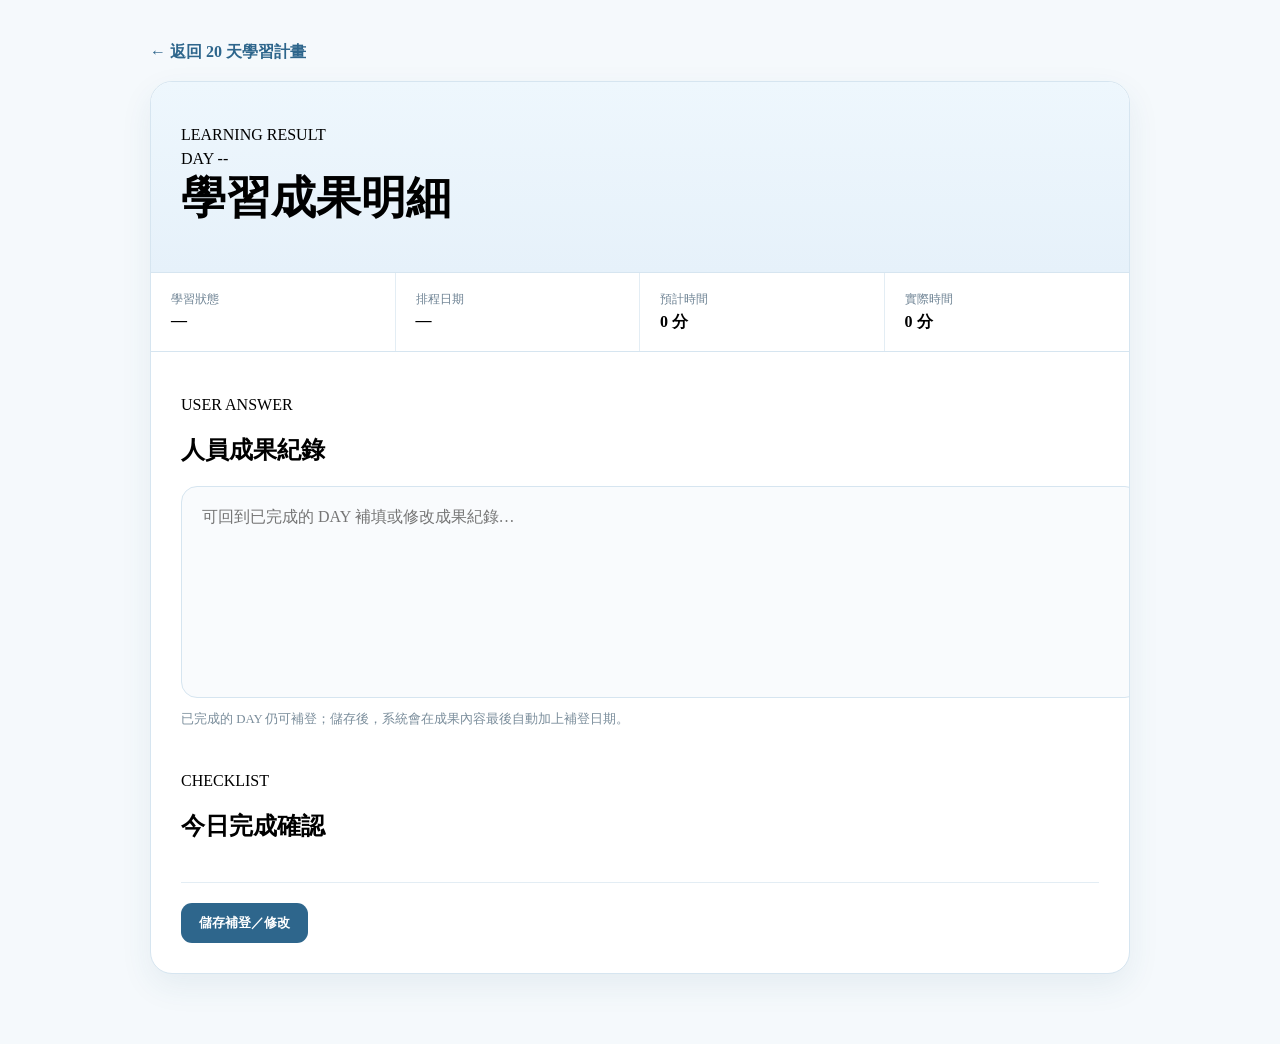
==== result.html @ f26988fc "Add result.html for learning outcomes display" ====
<!doctype html>
<html lang="zh-Hant">
<head>
  <meta charset="utf-8">
  <meta name="viewport" content="width=device-width,initial-scale=1">
  <title>學習成果明細｜AI Learning System</title>
  <link rel="stylesheet" href="system.css">
  <style>
    body{background:#f5f9fc}.result-wrap{width:min(980px,calc(100% - 32px));margin:42px auto 70px}.result-top{display:flex;align-items:center;justify-content:space-between;gap:20px;margin-bottom:18px}.back-link{display:inline-flex;align-items:center;gap:8px;padding:0;border:0;background:transparent;text-decoration:none;color:#2e668c;font:inherit;font-weight:900;cursor:pointer}.back-link:hover{color:#174f78;text-decoration:underline}.result-card{background:#fff;border:1px solid #d6e5f0;border-radius:22px;box-shadow:0 12px 32px rgba(41,85,119,.08);overflow:hidden}.result-head{padding:28px 30px;background:linear-gradient(180deg,#eef7fd,#e6f1fa)}.result-head .eyebrow{margin-bottom:6px}.result-head h1{margin:0 0 8px;font-size:clamp(1.8rem,4vw,2.8rem)}.result-grid{display:grid;grid-template-columns:repeat(4,1fr);gap:0;border-top:1px solid #d6e5f0;border-bottom:1px solid #d6e5f0}.result-grid>div{padding:18px 20px;border-right:1px solid #e3edf4}.result-grid>div:last-child{border-right:0}.result-grid span{display:block;color:#6d8293;font-size:.76rem}.result-grid strong{display:block;margin-top:4px}.answer-section{padding:28px 30px}.answer-editor{width:100%;min-height:170px;padding:20px;border:1px solid #d6e5f0;border-radius:16px;background:#f9fbfd;color:#173247;line-height:1.8;resize:vertical;font:inherit}.answer-editor:focus{outline:3px solid rgba(46,102,140,.12);border-color:#87b4d3}.answer-help{margin:9px 0 0;color:#7a8d9b;font-size:.8rem}.check-section{padding:0 30px 30px}.check-list{list-style:none;padding:0;margin:12px 0 0;display:grid;gap:9px}.check-list li{padding:0;border:1px solid #dbe7ef;border-radius:12px;background:#fff;transition:border-color .15s ease,background .15s ease}.check-list li.checked{border-color:#bee1d2;background:#f7fcfa}.history-check{display:flex;align-items:flex-start;gap:11px;padding:13px 14px;cursor:pointer;color:#536b7d}.history-check input{width:19px;height:19px;margin-top:2px;accent-color:#1d7a59;flex:0 0 auto}.history-check strong{font-weight:800}.check-list li.checked .history-check{color:#147657}.person{margin-top:10px;color:#6d8293}.status-pill{display:inline-block;padding:5px 10px;border-radius:999px;font-size:.8rem;font-weight:900;background:#e8eef3;color:#586d7d}.status-pill.completed{background:#e6f5ed;color:#147657}.status-pill.progress{background:#e7f1fb;color:#2e668c}.supplement-actions{display:flex;align-items:center;gap:12px;flex-wrap:wrap;margin-top:20px;padding-top:20px;border-top:1px solid #e3edf4}.save-supplement{border:0;border-radius:11px;padding:11px 18px;background:#2e668c;color:#fff;font-weight:900}.supplement-message{margin:0;color:#6d8293;font-size:.84rem}.supplement-note{display:none;margin:0 30px 28px;padding:12px 14px;border-radius:12px;background:#edf6fd;color:#2e668c;font-size:.84rem}.supplement-note.visible{display:block}@media(max-width:760px){.result-grid{grid-template-columns:1fr 1fr}.result-grid>div:nth-child(2){border-right:0}.result-grid>div:nth-child(-n+2){border-bottom:1px solid #e3edf4}.result-top{align-items:flex-start;flex-direction:column}}
  </style>
</head>
<body>
  <main class="result-wrap">
    <div class="result-top">
      <button id="backToRoadmap" class="back-link" type="button">← 返回 20 天學習計畫</button>
      <span id="personInfo" class="person"></span>
    </div>

    <section class="result-card">
      <div class="result-head">
        <p class="eyebrow">LEARNING RESULT</p>
        <div id="dayLabel" class="badge">DAY --</div>
        <h1 id="resultTitle">學習成果明細</h1>
        <p id="resultDeliverable" class="muted"></p>
      </div>

      <div class="result-grid">
        <div><span>學習狀態</span><strong id="resultStatus">—</strong></div>
        <div><span>排程日期</span><strong id="resultDate">—</strong></div>
        <div><span>預計時間</span><strong id="plannedMinutes">0 分</strong></div>
        <div><span>實際時間</span><strong id="actualMinutes">0 分</strong></div>
      </div>

      <div class="answer-section">
        <p class="eyebrow">USER ANSWER</p>
        <h2>人員成果紀錄</h2>
        <textarea id="answerEditor" class="answer-editor" placeholder="可回到已完成的 DAY 補填或修改成果紀錄…"></textarea>
        <p class="answer-help">已完成的 DAY 仍可補登；儲存後，系統會在成果內容最後自動加上補登日期。</p>
      </div>

      <div class="check-section">
        <p class="eyebrow">CHECKLIST</p>
        <h2>今日完成確認</h2>
        <ul id="checkList" class="check-list"></ul>
        <div class="supplement-actions">
          <button id="saveSupplementBtn" class="save-supplement" type="button">儲存補登／修改</button>
          <p id="supplementMessage" class="supplement-message"></p>
        </div>
      </div>
      <p id="supplementNote" class="supplement-note"></p>
    </section>
  </main>

  <script src="config.js"></script>
  <script src="result.js"></script>
  <script src="ui-enhancements.js"></script>
  <script>
    document.getElementById('backToRoadmap').addEventListener('click', function () {
      if (window.history.length > 1) {
        window.history.back();
        return;
      }
      window.location.replace('index.html#roadmap');
    });
  </script>
</body>
</html>
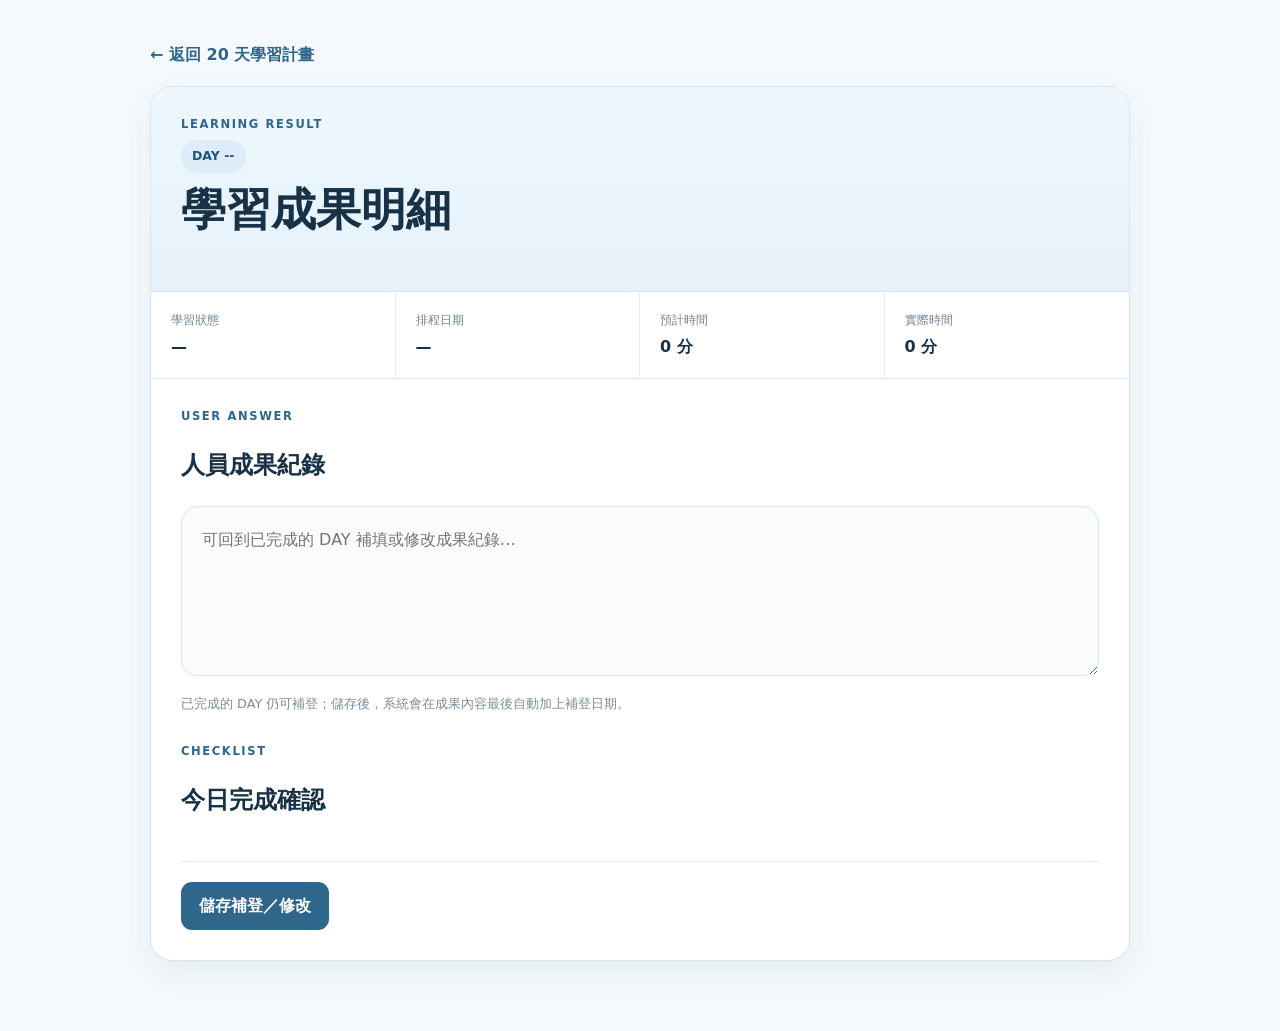
==== commit a6cf6b64: "Add bridge.js and result-sync.js to result.html Added bridge.js and result-sync.js script tags to re" ====
--- a/result.html
+++ b/result.html
@@ -52,7 +52,9 @@
   </main>
 
   <script src="config.js"></script>
+  <script src="bridge.js"></script>
   <script src="result.js"></script>
+  <script src="result-sync.js"></script>
   <script src="ui-enhancements.js"></script>
   <script>
     document.getElementById('backToRoadmap').addEventListener('click', function () {
--- a/system.css
+++ b/system.css
@@ -0,0 +1 @@
+:root{--ink:#173247;--muted:#6d8293;--line:#d6e5f0;--blue:#2e668c;--blue2:#1f5577;--soft:#edf6fd;--paper:#f5f9fc;--white:#fff;--ok:#1d7a59;--shadow:0 18px 45px rgba(41,85,119,.1)}*{box-sizing:border-box}html{scroll-behavior:smooth}body{margin:0;background:var(--paper);color:var(--ink);font-family:"Noto Sans TC","Microsoft JhengHei",system-ui,sans-serif;line-height:1.65}button,input,textarea{font:inherit}button{cursor:pointer}.hidden{display:none!important}.login-screen{min-height:100vh;display:grid;place-items:center;padding:28px;background:radial-gradient(circle at 80% 20%,#dceefa,transparent 30%),linear-gradient(135deg,#eef7fe,#f9fcff)}.login-card{width:min(720px,100%);padding:46px;background:rgba(255,255,255,.9);border:1px solid var(--line);border-radius:28px;box-shadow:var(--shadow);text-align:center}.logo,.brand span{display:grid;place-items:center;background:var(--blue);color:#fff;font-weight:900}.logo{width:68px;height:68px;border-radius:20px;margin:0 auto 20px}.login-card h1{font-size:clamp(2rem,5vw,3.8rem);line-height:1.15;margin:8px 0 18px}.lead,.muted{color:var(--muted)}.eyebrow{margin:0;color:var(--blue);font-size:.72rem;font-weight:900;letter-spacing:.14em}.message{color:var(--muted);font-size:.84rem}.warning{margin-top:18px;padding:14px;border-radius:12px;background:#fff2db;color:#7a561d;text-align:left}.topbar{position:sticky;top:0;z-index:30;min-height:72px;display:flex;align-items:center;gap:26px;padding:10px clamp(18px,4vw,58px);background:rgba(255,255,255,.94);border-bottom:1px solid var(--line);backdrop-filter:blur(12px)}.brand{display:flex;align-items:center;gap:10px;margin-right:auto;text-decoration:none;color:inherit}.brand span{width:40px;height:40px;border-radius:12px}.topbar nav{display:flex;gap:18px}.topbar nav a{text-decoration:none;color:#4e6779;font-size:.85rem;font-weight:800}.user-chip{text-align:right;font-size:.78rem}.user-chip span,.user-chip small{display:block}.user-chip small{color:var(--muted)}.user-chip button{border:0;background:none;color:var(--blue);padding:0}.section{width:min(1180px,calc(100% - 40px));margin:0 auto;padding:66px 0}.hero{display:grid;grid-template-columns:1fr 1fr;gap:44px;align-items:center;padding-top:76px}.hero h1{font-size:clamp(2.1rem,4vw,4rem);line-height:1.1;margin:8px 0}.stats-grid{display:grid;grid-template-columns:1fr 1fr;gap:12px}.stats-grid article{padding:22px;border:1px solid var(--line);border-radius:18px;background:#fff}.stats-grid span,.meta-grid span{display:block;color:var(--muted);font-size:.76rem}.stats-grid strong{font-size:1.55rem}.two-col{display:grid;grid-template-columns:1.3fr .7fr;gap:38px;align-items:start}.day-row{display:flex;align-items:center;gap:12px}.badge{display:inline-block;padding:6px 11px;border-radius:999px;background:#ddecf8;color:var(--blue2);font-weight:900;font-size:.78rem}.today-main h2{font-size:clamp(2rem,4vw,3.4rem);line-height:1.12;margin:12px 0}.check-card,.side-card,.panel,.report-card,.portfolio-form{border:1px solid var(--line);background:#fff;border-radius:20px;box-shadow:0 8px 24px rgba(41,85,119,.06)}.check-card{margin-top:24px;padding:20px;background:linear-gradient(180deg,#eef7fd,#e5f0fa)}.section-head{display:flex;align-items:flex-start;justify-content:space-between;gap:24px}.section-head h2,.section-head h3{margin:2px 0}.checklist{list-style:none;counter-reset:c;padding:0;margin:16px 0 0;display:grid;gap:9px}.checklist li{counter-increment:c;position:relative;padding:11px 12px 11px 54px;background:rgba(255,255,255,.75);border:1px solid #d6e5f0;border-radius:13px}.checklist li:before{content:counter(c);position:absolute;left:13px;top:50%;transform:translateY(-50%);width:28px;height:28px;border-radius:50%;display:grid;place-items:center;background:#cde2f3;color:var(--blue2);font-weight:900}.checklist label{display:flex;gap:10px;cursor:pointer}.checklist input{width:18px;height:18px;accent-color:var(--blue)}.meta-grid{display:grid;grid-template-columns:repeat(3,1fr);gap:12px;margin-top:18px}.meta-grid div{padding:14px 0;border-top:1px solid var(--line)}.side-card{padding:24px;position:sticky;top:92px}.big-status{font-size:1.5rem;font-weight:900;margin:12px 0 18px}.primary,.secondary,.timer-actions button,.timer-preset button,.custom-time button{border:0;border-radius:11px;padding:11px 15px;font-weight:900}.primary{background:var(--blue);color:#fff}.secondary{background:#dcecf8;color:var(--blue2)}.side-card hr{border:0;border-top:1px solid var(--line);margin:24px 0}.timer{font-size:2.8rem;text-align:center;font-weight:900;font-variant-numeric:tabular-nums;margin:18px 0}.timer-preset{display:grid;grid-template-columns:repeat(3,1fr);gap:7px}.timer-preset button{background:#f2f6f9;color:var(--muted)}.timer-preset .active{background:#dcecf8;color:var(--blue)}.custom-time{display:flex;align-items:center;gap:8px;margin-top:9px}.custom-time input{width:90px}.custom-time input,input,textarea{padding:10px 12px;border:1px solid var(--line);border-radius:10px;background:#fff}.timer-actions{display:grid;grid-template-columns:1fr 1fr;gap:8px;margin-top:10px}.timer-actions button:not(.primary){background:#f3f6f8}.lesson-grid{display:grid;grid-template-columns:repeat(3,1fr);gap:16px}.panel{padding:24px}.panel>span{font-weight:900;color:#aac2d4}.panel h3{margin:6px 0 12px}.prompt{padding:14px;background:var(--soft);border-radius:12px}.panel textarea{width:100%;resize:vertical;margin:8px 0}.panel button{margin-right:6px}.progress{height:8px;background:#dfeaf2;border-radius:99px;overflow:hidden;margin:16px 0 24px}.progress span{display:block;height:100%;width:0;background:var(--blue)}.table-wrap{overflow:auto;border:1px solid var(--line);border-radius:18px;background:#fff}table{width:100%;border-collapse:collapse;min-width:820px}th,td{padding:13px 15px;text-align:left;border-bottom:1px solid #e7eef3;font-size:.84rem}th{background:#f3f8fc;color:#587184}.status-done{color:var(--ok);font-weight:900}.status-current{color:var(--blue);font-weight:900}.soft{position:relative}.soft:before{content:"";position:absolute;inset:0 50%;width:100vw;transform:translateX(-50%);background:#eaf4fb;z-index:-1}.portfolio-form{display:grid;grid-template-columns:1fr 1fr;gap:10px;padding:20px;margin-bottom:18px}.portfolio-form textarea{grid-column:1/-1}.portfolio-grid{display:grid;grid-template-columns:repeat(3,1fr);gap:14px}.portfolio-item{padding:20px;border-radius:16px;background:#fff;border:1px solid var(--line)}.portfolio-item h3{margin:0 0 8px}.portfolio-item small{color:var(--muted)}.report-card{padding:26px;margin-top:18px}.score-grid{display:grid;grid-template-columns:repeat(4,1fr);gap:10px;margin:16px 0}.score{padding:15px;background:var(--soft);border-radius:12px}.score strong{display:block;font-size:1.5rem}.report-note{padding:15px;background:#f5f8fa;border-radius:12px}.loading{opacity:.6;pointer-events:none}@media(max-width:900px){.topbar nav{display:none}.hero,.two-col{grid-template-columns:1fr}.side-card{position:static}.lesson-grid,.portfolio-grid{grid-template-columns:1fr 1fr}.score-grid{grid-template-columns:1fr 1fr}}@media(max-width:620px){.login-card{padding:28px 20px}.stats-grid,.lesson-grid,.portfolio-grid,.meta-grid,.portfolio-form{grid-template-columns:1fr}.portfolio-form textarea{grid-column:auto}.section{width:min(100% - 28px,1180px);padding:48px 0}.user-chip small{display:none}.topbar{gap:10px}.timer{font-size:2.2rem}}
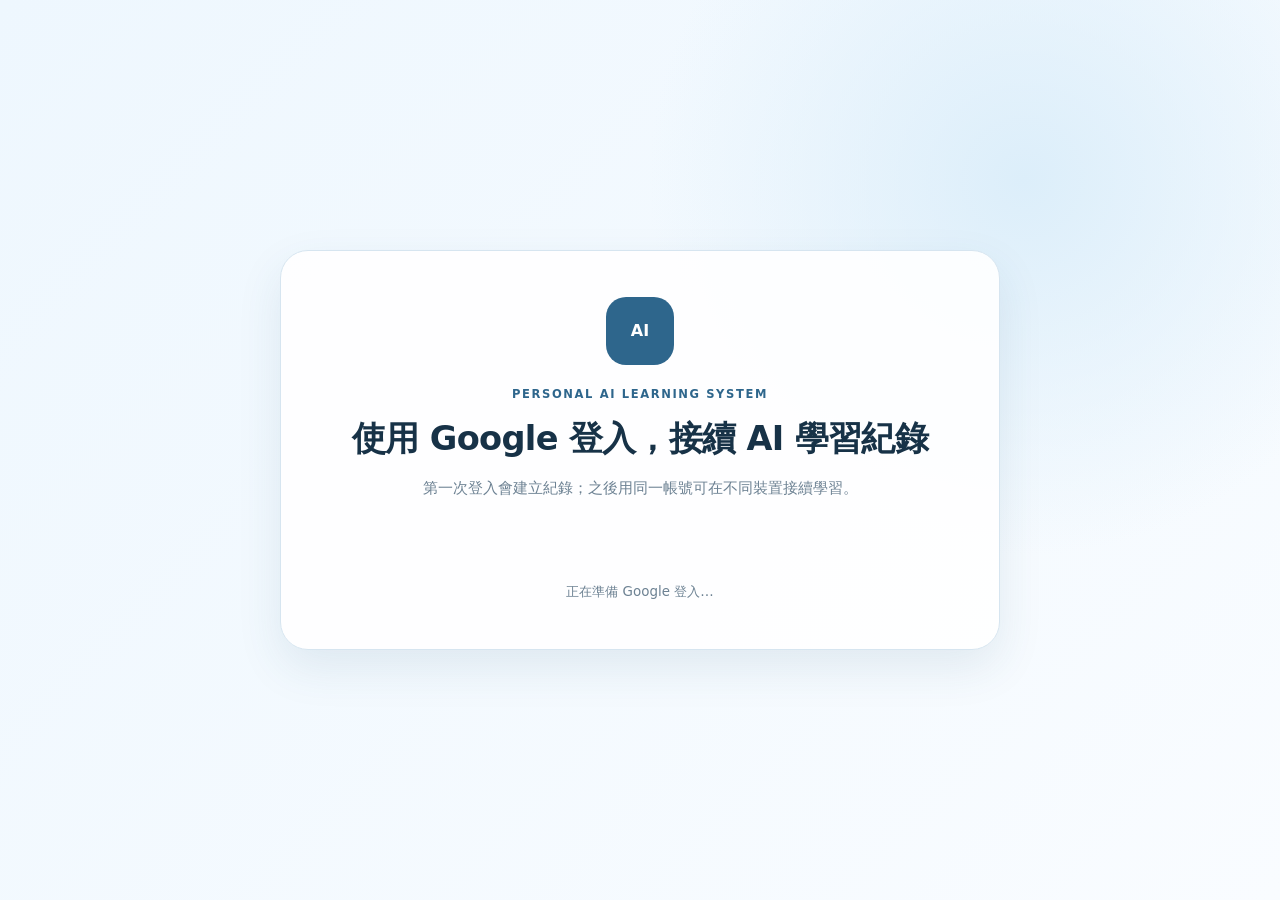
==== commit b9f25897: "Add AI course portal and move 20-day learning into dedicated course page" ====
--- a/result.html
+++ b/result.html
@@ -62,7 +62,7 @@
         window.history.back();
         return;
       }
-      window.location.replace('index.html#roadmap');
+      window.location.replace('course.html#roadmap');
     });
   </script>
 </body>
--- a/system.css
+++ b/system.css
@@ -1 +1,15 @@
 :root{--ink:#173247;--muted:#6d8293;--line:#d6e5f0;--blue:#2e668c;--blue2:#1f5577;--soft:#edf6fd;--paper:#f5f9fc;--white:#fff;--ok:#1d7a59;--shadow:0 18px 45px rgba(41,85,119,.1)}*{box-sizing:border-box}html{scroll-behavior:smooth}body{margin:0;background:var(--paper);color:var(--ink);font-family:"Noto Sans TC","Microsoft JhengHei",system-ui,sans-serif;line-height:1.65}button,input,textarea{font:inherit}button{cursor:pointer}.hidden{display:none!important}.login-screen{min-height:100vh;display:grid;place-items:center;padding:28px;background:radial-gradient(circle at 80% 20%,#dceefa,transparent 30%),linear-gradient(135deg,#eef7fe,#f9fcff)}.login-card{width:min(720px,100%);padding:46px;background:rgba(255,255,255,.9);border:1px solid var(--line);border-radius:28px;box-shadow:var(--shadow);text-align:center}.logo,.brand span{display:grid;place-items:center;background:var(--blue);color:#fff;font-weight:900}.logo{width:68px;height:68px;border-radius:20px;margin:0 auto 20px}.login-card h1{font-size:clamp(2rem,5vw,3.8rem);line-height:1.15;margin:8px 0 18px}.lead,.muted{color:var(--muted)}.eyebrow{margin:0;color:var(--blue);font-size:.72rem;font-weight:900;letter-spacing:.14em}.message{color:var(--muted);font-size:.84rem}.warning{margin-top:18px;padding:14px;border-radius:12px;background:#fff2db;color:#7a561d;text-align:left}.topbar{position:sticky;top:0;z-index:30;min-height:72px;display:flex;align-items:center;gap:26px;padding:10px clamp(18px,4vw,58px);background:rgba(255,255,255,.94);border-bottom:1px solid var(--line);backdrop-filter:blur(12px)}.brand{display:flex;align-items:center;gap:10px;margin-right:auto;text-decoration:none;color:inherit}.brand span{width:40px;height:40px;border-radius:12px}.topbar nav{display:flex;gap:18px}.topbar nav a{text-decoration:none;color:#4e6779;font-size:.85rem;font-weight:800}.user-chip{text-align:right;font-size:.78rem}.user-chip span,.user-chip small{display:block}.user-chip small{color:var(--muted)}.user-chip button{border:0;background:none;color:var(--blue);padding:0}.section{width:min(1180px,calc(100% - 40px));margin:0 auto;padding:66px 0}.hero{display:grid;grid-template-columns:1fr 1fr;gap:44px;align-items:center;padding-top:76px}.hero h1{font-size:clamp(2.1rem,4vw,4rem);line-height:1.1;margin:8px 0}.stats-grid{display:grid;grid-template-columns:1fr 1fr;gap:12px}.stats-grid article{padding:22px;border:1px solid var(--line);border-radius:18px;background:#fff}.stats-grid span,.meta-grid span{display:block;color:var(--muted);font-size:.76rem}.stats-grid strong{font-size:1.55rem}.two-col{display:grid;grid-template-columns:1.3fr .7fr;gap:38px;align-items:start}.day-row{display:flex;align-items:center;gap:12px}.badge{display:inline-block;padding:6px 11px;border-radius:999px;background:#ddecf8;color:var(--blue2);font-weight:900;font-size:.78rem}.today-main h2{font-size:clamp(2rem,4vw,3.4rem);line-height:1.12;margin:12px 0}.check-card,.side-card,.panel,.report-card,.portfolio-form{border:1px solid var(--line);background:#fff;border-radius:20px;box-shadow:0 8px 24px rgba(41,85,119,.06)}.check-card{margin-top:24px;padding:20px;background:linear-gradient(180deg,#eef7fd,#e5f0fa)}.section-head{display:flex;align-items:flex-start;justify-content:space-between;gap:24px}.section-head h2,.section-head h3{margin:2px 0}.checklist{list-style:none;counter-reset:c;padding:0;margin:16px 0 0;display:grid;gap:9px}.checklist li{counter-increment:c;position:relative;padding:11px 12px 11px 54px;background:rgba(255,255,255,.75);border:1px solid #d6e5f0;border-radius:13px}.checklist li:before{content:counter(c);position:absolute;left:13px;top:50%;transform:translateY(-50%);width:28px;height:28px;border-radius:50%;display:grid;place-items:center;background:#cde2f3;color:var(--blue2);font-weight:900}.checklist label{display:flex;gap:10px;cursor:pointer}.checklist input{width:18px;height:18px;accent-color:var(--blue)}.meta-grid{display:grid;grid-template-columns:repeat(3,1fr);gap:12px;margin-top:18px}.meta-grid div{padding:14px 0;border-top:1px solid var(--line)}.side-card{padding:24px;position:sticky;top:92px}.big-status{font-size:1.5rem;font-weight:900;margin:12px 0 18px}.primary,.secondary,.timer-actions button,.timer-preset button,.custom-time button{border:0;border-radius:11px;padding:11px 15px;font-weight:900}.primary{background:var(--blue);color:#fff}.secondary{background:#dcecf8;color:var(--blue2)}.side-card hr{border:0;border-top:1px solid var(--line);margin:24px 0}.timer{font-size:2.8rem;text-align:center;font-weight:900;font-variant-numeric:tabular-nums;margin:18px 0}.timer-preset{display:grid;grid-template-columns:repeat(3,1fr);gap:7px}.timer-preset button{background:#f2f6f9;color:var(--muted)}.timer-preset .active{background:#dcecf8;color:var(--blue)}.custom-time{display:flex;align-items:center;gap:8px;margin-top:9px}.custom-time input{width:90px}.custom-time input,input,textarea{padding:10px 12px;border:1px solid var(--line);border-radius:10px;background:#fff}.timer-actions{display:grid;grid-template-columns:1fr 1fr;gap:8px;margin-top:10px}.timer-actions button:not(.primary){background:#f3f6f8}.lesson-grid{display:grid;grid-template-columns:repeat(3,1fr);gap:16px}.panel{padding:24px}.panel>span{font-weight:900;color:#aac2d4}.panel h3{margin:6px 0 12px}.prompt{padding:14px;background:var(--soft);border-radius:12px}.panel textarea{width:100%;resize:vertical;margin:8px 0}.panel button{margin-right:6px}.progress{height:8px;background:#dfeaf2;border-radius:99px;overflow:hidden;margin:16px 0 24px}.progress span{display:block;height:100%;width:0;background:var(--blue)}.table-wrap{overflow:auto;border:1px solid var(--line);border-radius:18px;background:#fff}table{width:100%;border-collapse:collapse;min-width:820px}th,td{padding:13px 15px;text-align:left;border-bottom:1px solid #e7eef3;font-size:.84rem}th{background:#f3f8fc;color:#587184}.status-done{color:var(--ok);font-weight:900}.status-current{color:var(--blue);font-weight:900}.soft{position:relative}.soft:before{content:"";position:absolute;inset:0 50%;width:100vw;transform:translateX(-50%);background:#eaf4fb;z-index:-1}.portfolio-form{display:grid;grid-template-columns:1fr 1fr;gap:10px;padding:20px;margin-bottom:18px}.portfolio-form textarea{grid-column:1/-1}.portfolio-grid{display:grid;grid-template-columns:repeat(3,1fr);gap:14px}.portfolio-item{padding:20px;border-radius:16px;background:#fff;border:1px solid var(--line)}.portfolio-item h3{margin:0 0 8px}.portfolio-item small{color:var(--muted)}.report-card{padding:26px;margin-top:18px}.score-grid{display:grid;grid-template-columns:repeat(4,1fr);gap:10px;margin:16px 0}.score{padding:15px;background:var(--soft);border-radius:12px}.score strong{display:block;font-size:1.5rem}.report-note{padding:15px;background:#f5f8fa;border-radius:12px}.loading{opacity:.6;pointer-events:none}@media(max-width:900px){.topbar nav{display:none}.hero,.two-col{grid-template-columns:1fr}.side-card{position:static}.lesson-grid,.portfolio-grid{grid-template-columns:1fr 1fr}.score-grid{grid-template-columns:1fr 1fr}}@media(max-width:620px){.login-card{padding:28px 20px}.stats-grid,.lesson-grid,.portfolio-grid,.meta-grid,.portfolio-form{grid-template-columns:1fr}.portfolio-form textarea{grid-column:auto}.section{width:min(100% - 28px,1180px);padding:48px 0}.user-chip small{display:none}.topbar{gap:10px}.timer{font-size:2.2rem}}
+
+/* 登入頁：在寬螢幕保持單行，窄螢幕以語意分行。 */
+.login-card h1{max-width:100%;margin:12px auto 14px;font-size:clamp(1.7rem,3vw,2.1rem);line-height:1.35;letter-spacing:-.02em;white-space:nowrap}
+.login-card .lead{max-width:36rem;margin:0 auto;font-size:.95rem}
+.google-button{display:flex;justify-content:center;align-items:center;width:100%;min-height:44px;margin:24px auto 0}
+.google-button>div{margin-inline:auto}
+.login-card .message{width:100%;max-width:36rem;margin:12px auto 0;text-align:center;overflow-wrap:anywhere}
+@media(max-width:680px){.login-card h1{white-space:normal;font-size:clamp(1.65rem,6vw,1.9rem);line-height:1.4}.login-title-line{display:block}}
+@media(max-width:380px){.login-screen{padding:16px}.login-card{padding:28px 18px}.login-card h1{font-size:clamp(1.48rem,6.5vw,1.7rem)}.login-card .lead{font-size:.9rem}}
+
+/* 儀表板主標題：桌機保持精簡，手機以語意分行。 */
+.hero h1{font-size:clamp(1.85rem,3vw,2.65rem);line-height:1.3;letter-spacing:-.02em}
+.hero-title-line{white-space:nowrap}
+@media(max-width:480px){.hero-title-line{display:block}}
